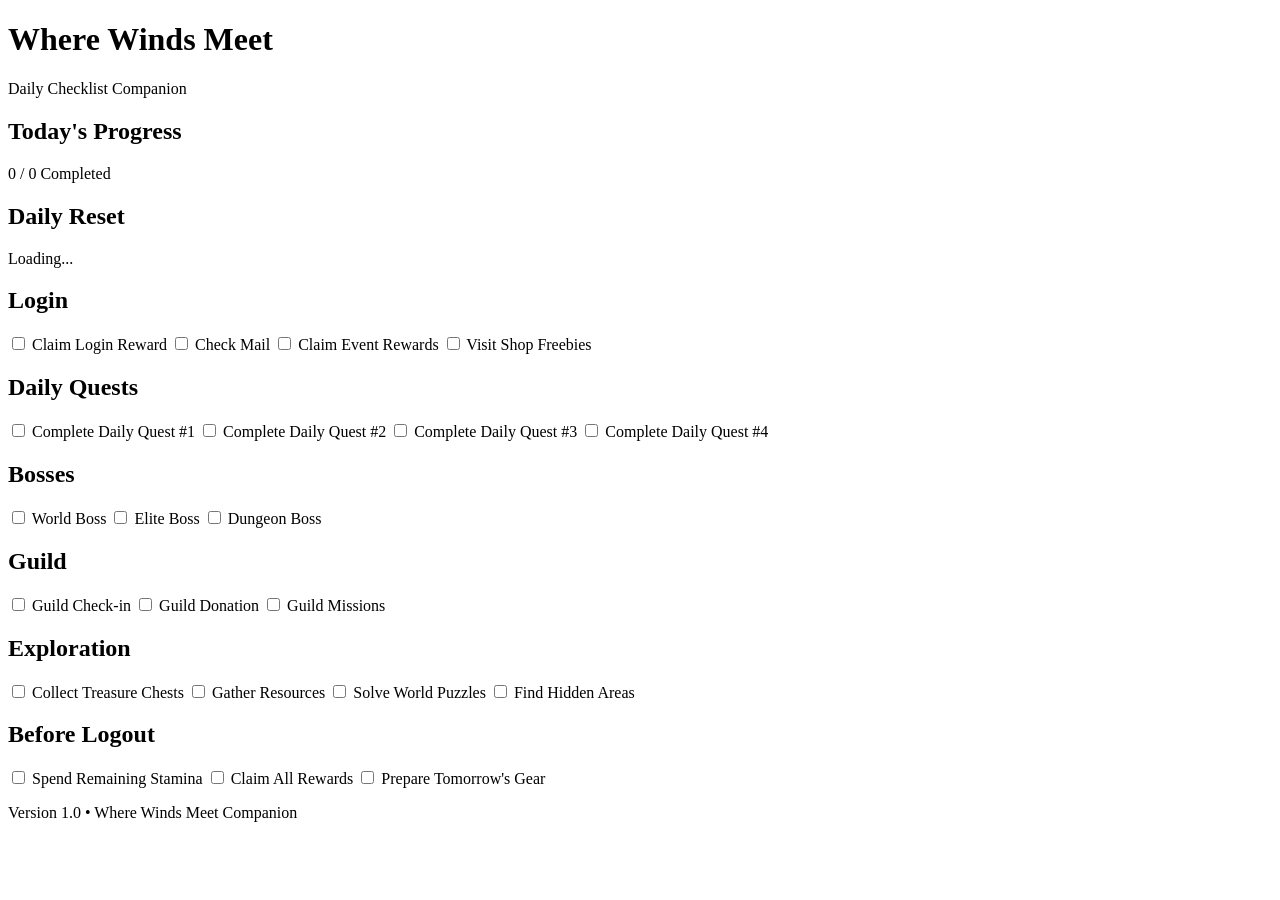
==== index.html @ c95a4f57 "Create index.html" ====
<!DOCTYPE html>
<html lang="en">
<head>
    <meta charset="UTF-8">
    <meta name="viewport" content="width=device-width, initial-scale=1.0">
    <title>Where Winds Meet Daily Checklist</title>

    <link rel="manifest" href="manifest.json">
    <link rel="stylesheet" href="style.css">

    <meta name="theme-color" content="#0d0d0d">
</head>

<body>

<header>
    <h1>Where Winds Meet</h1>
    <p>Daily Checklist Companion</p>
</header>

<div class="dashboard">

    <div class="card">
        <h2>Today's Progress</h2>

        <div class="progress-bar">
            <div id="progressFill"></div>
        </div>

        <span id="progressText">
            0 / 0 Completed
        </span>
    </div>

    <div class="card">
        <h2>Daily Reset</h2>

        <p id="resetTime">
            Loading...
        </p>
    </div>

</div>

<main id="taskContainer">

<!-- LOGIN -->

<section class="category">

<h2>Login</h2>

<label class="task">
<input type="checkbox" class="taskCheck">
Claim Login Reward
</label>

<label class="task">
<input type="checkbox" class="taskCheck">
Check Mail
</label>

<label class="task">
<input type="checkbox" class="taskCheck">
Claim Event Rewards
</label>

<label class="task">
<input type="checkbox" class="taskCheck">
Visit Shop Freebies
</label>

</section>

<!-- DAILY QUESTS -->

<section class="category">

<h2>Daily Quests</h2>

<label class="task">
<input type="checkbox" class="taskCheck">
Complete Daily Quest #1
</label>

<label class="task">
<input type="checkbox" class="taskCheck">
Complete Daily Quest #2
</label>

<label class="task">
<input type="checkbox" class="taskCheck">
Complete Daily Quest #3
</label>

<label class="task">
<input type="checkbox" class="taskCheck">
Complete Daily Quest #4
</label>

</section>

<!-- BOSSES -->

<section class="category">

<h2>Bosses</h2>

<label class="task">
<input type="checkbox" class="taskCheck">
World Boss
</label>

<label class="task">
<input type="checkbox" class="taskCheck">
Elite Boss
</label>

<label class="task">
<input type="checkbox" class="taskCheck">
Dungeon Boss
</label>

</section>

<!-- GUILD -->

<section class="category">

<h2>Guild</h2>

<label class="task">
<input type="checkbox" class="taskCheck">
Guild Check-in
</label>

<label class="task">
<input type="checkbox" class="taskCheck">
Guild Donation
</label>

<label class="task">
<input type="checkbox" class="taskCheck">
Guild Missions
</label>

</section>

<!-- EXPLORATION -->

<section class="category">

<h2>Exploration</h2>

<label class="task">
<input type="checkbox" class="taskCheck">
Collect Treasure Chests
</label>

<label class="task">
<input type="checkbox" class="taskCheck">
Gather Resources
</label>

<label class="task">
<input type="checkbox" class="taskCheck">
Solve World Puzzles
</label>

<label class="task">
<input type="checkbox" class="taskCheck">
Find Hidden Areas
</label>

</section>

<!-- BEFORE LOGOUT -->

<section class="category">

<h2>Before Logout</h2>

<label class="task">
<input type="checkbox" class="taskCheck">
Spend Remaining Stamina
</label>

<label class="task">
<input type="checkbox" class="taskCheck">
Claim All Rewards
</label>

<label class="task">
<input type="checkbox" class="taskCheck">
Prepare Tomorrow's Gear
</label>

</section>

</main>

<footer>

<p>
Version 1.0 • Where Winds Meet Companion
</p>

</footer>

<script src="app.js"></script>

</body>
</html>
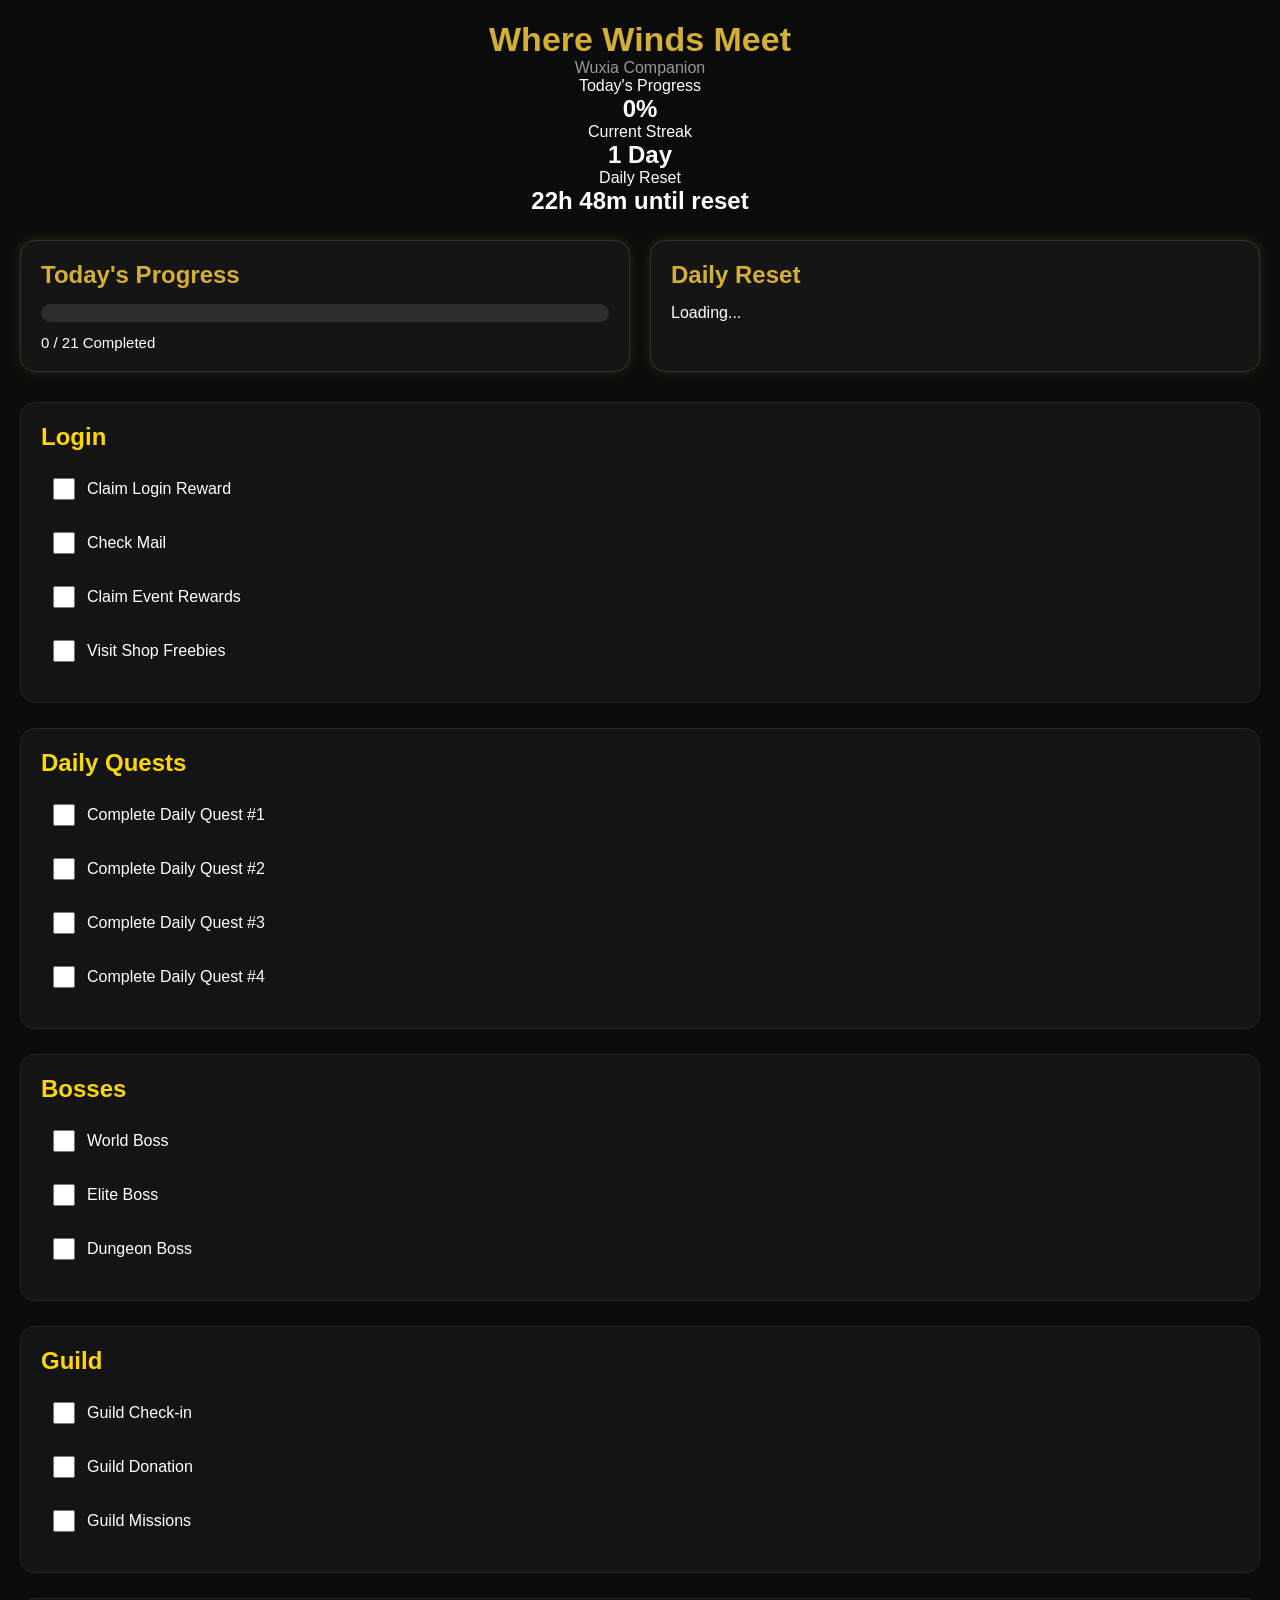
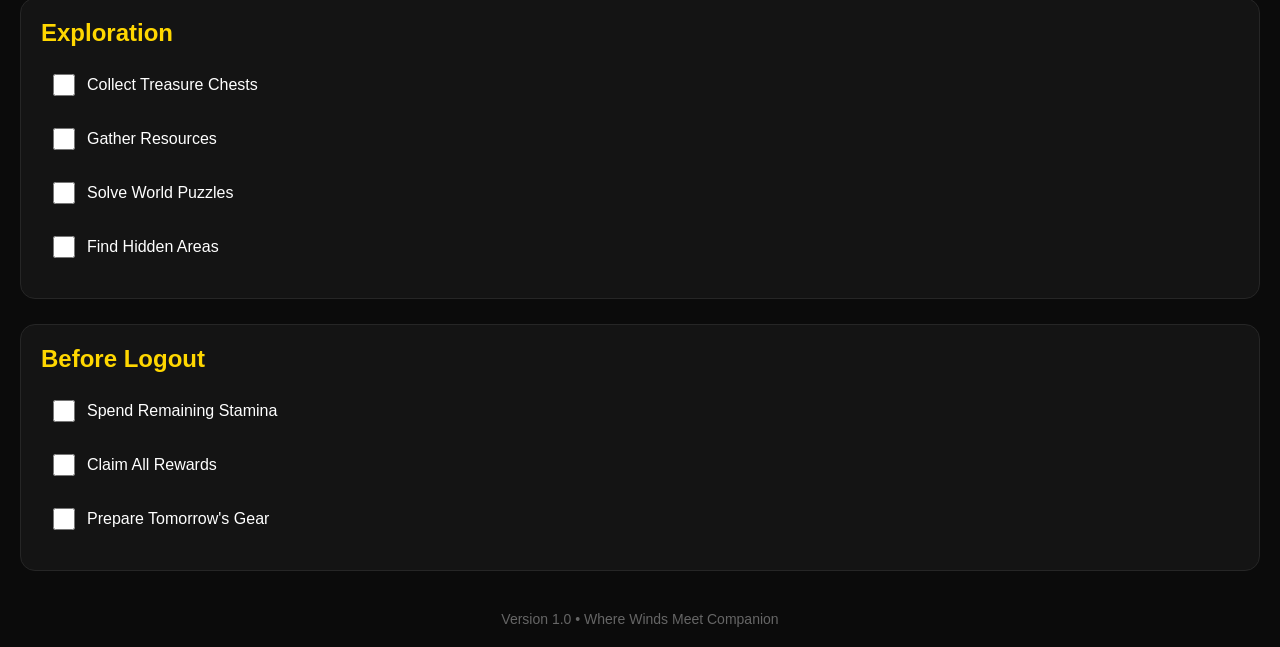
==== commit afe725d3: "Update index.html" ====
--- a/index.html
+++ b/index.html
@@ -13,9 +13,48 @@
 
 <body>
 
-<header>
-    <h1>Where Winds Meet</h1>
-    <p>Daily Checklist Companion</p>
+<header class="hero">
+
+    <div class="hero-overlay">
+
+        <h1>Where Winds Meet</h1>
+
+        <p>
+            Wuxia Companion
+        </p>
+
+        <div class="hero-stats">
+
+            <div class="hero-card">
+
+                <span>Today's Progress</span>
+
+                <h2 id="progressPercent">0%</h2>
+
+            </div>
+
+            <div class="hero-card">
+
+                <span>Current Streak</span>
+
+                <h2 id="streakCount">1 Day</h2>
+
+            </div>
+
+            <div class="hero-card">
+
+                <span>Daily Reset</span>
+
+                <h2 id="resetTime">
+                    Loading...
+                </h2>
+
+            </div>
+
+        </div>
+
+    </div>
+
 </header>
 
 <div class="dashboard">
--- a/style.css
+++ b/style.css
@@ -0,0 +1,218 @@
+/* ===========================
+   WHERE WINDS MEET CHECKLIST
+   Premium Dark Theme
+=========================== */
+
+*{
+    margin:0;
+    padding:0;
+    box-sizing:border-box;
+}
+
+body{
+
+    font-family:Arial,Helvetica,sans-serif;
+
+    background:#0b0b0b;
+
+    color:white;
+
+    padding:20px;
+
+}
+
+/* Header */
+
+header{
+
+    text-align:center;
+
+    margin-bottom:25px;
+
+}
+
+header h1{
+
+    color:#d4af37;
+
+    font-size:34px;
+
+}
+
+header p{
+
+    color:#999;
+
+}
+
+/* Dashboard */
+
+.dashboard{
+
+    display:grid;
+
+    grid-template-columns:repeat(auto-fit,minmax(250px,1fr));
+
+    gap:20px;
+
+    margin-bottom:30px;
+
+}
+
+.card{
+
+    background:#151515;
+
+    border:1px solid #333;
+
+    border-radius:15px;
+
+    padding:20px;
+
+    box-shadow:0 0 15px rgba(212,175,55,.15);
+
+}
+
+.card h2{
+
+    color:#d4af37;
+
+    margin-bottom:15px;
+
+}
+
+/* Progress */
+
+.progress-bar{
+
+    width:100%;
+
+    height:18px;
+
+    background:#2d2d2d;
+
+    border-radius:30px;
+
+    overflow:hidden;
+
+}
+
+#progressFill{
+
+    width:0%;
+
+    height:100%;
+
+    background:linear-gradient(90deg,#b8860b,#ffd700);
+
+    transition:.4s;
+
+}
+
+#progressText{
+
+    display:block;
+
+    margin-top:12px;
+
+    font-size:15px;
+
+}
+
+/* Categories */
+
+.category{
+
+    margin-bottom:25px;
+
+    background:#141414;
+
+    padding:20px;
+
+    border-radius:15px;
+
+    border:1px solid #262626;
+
+}
+
+.category h2{
+
+    color:#ffd700;
+
+    margin-bottom:15px;
+
+}
+
+/* Tasks */
+
+.task{
+
+    display:flex;
+
+    align-items:center;
+
+    gap:12px;
+
+    padding:12px;
+
+    margin-bottom:8px;
+
+    border-radius:10px;
+
+    transition:.25s;
+
+}
+
+.task:hover{
+
+    background:#222;
+
+}
+
+.task input{
+
+    width:22px;
+
+    height:22px;
+
+    cursor:pointer;
+
+}
+
+/* Footer */
+
+footer{
+
+    margin-top:40px;
+
+    text-align:center;
+
+    color:#666;
+
+    font-size:14px;
+
+}
+
+/* Mobile */
+
+@media(max-width:700px){
+
+header h1{
+
+font-size:28px;
+
+}
+
+.card{
+
+padding:16px;
+
+}
+
+.category{
+
+padding:16px;
+
+}
+
+}
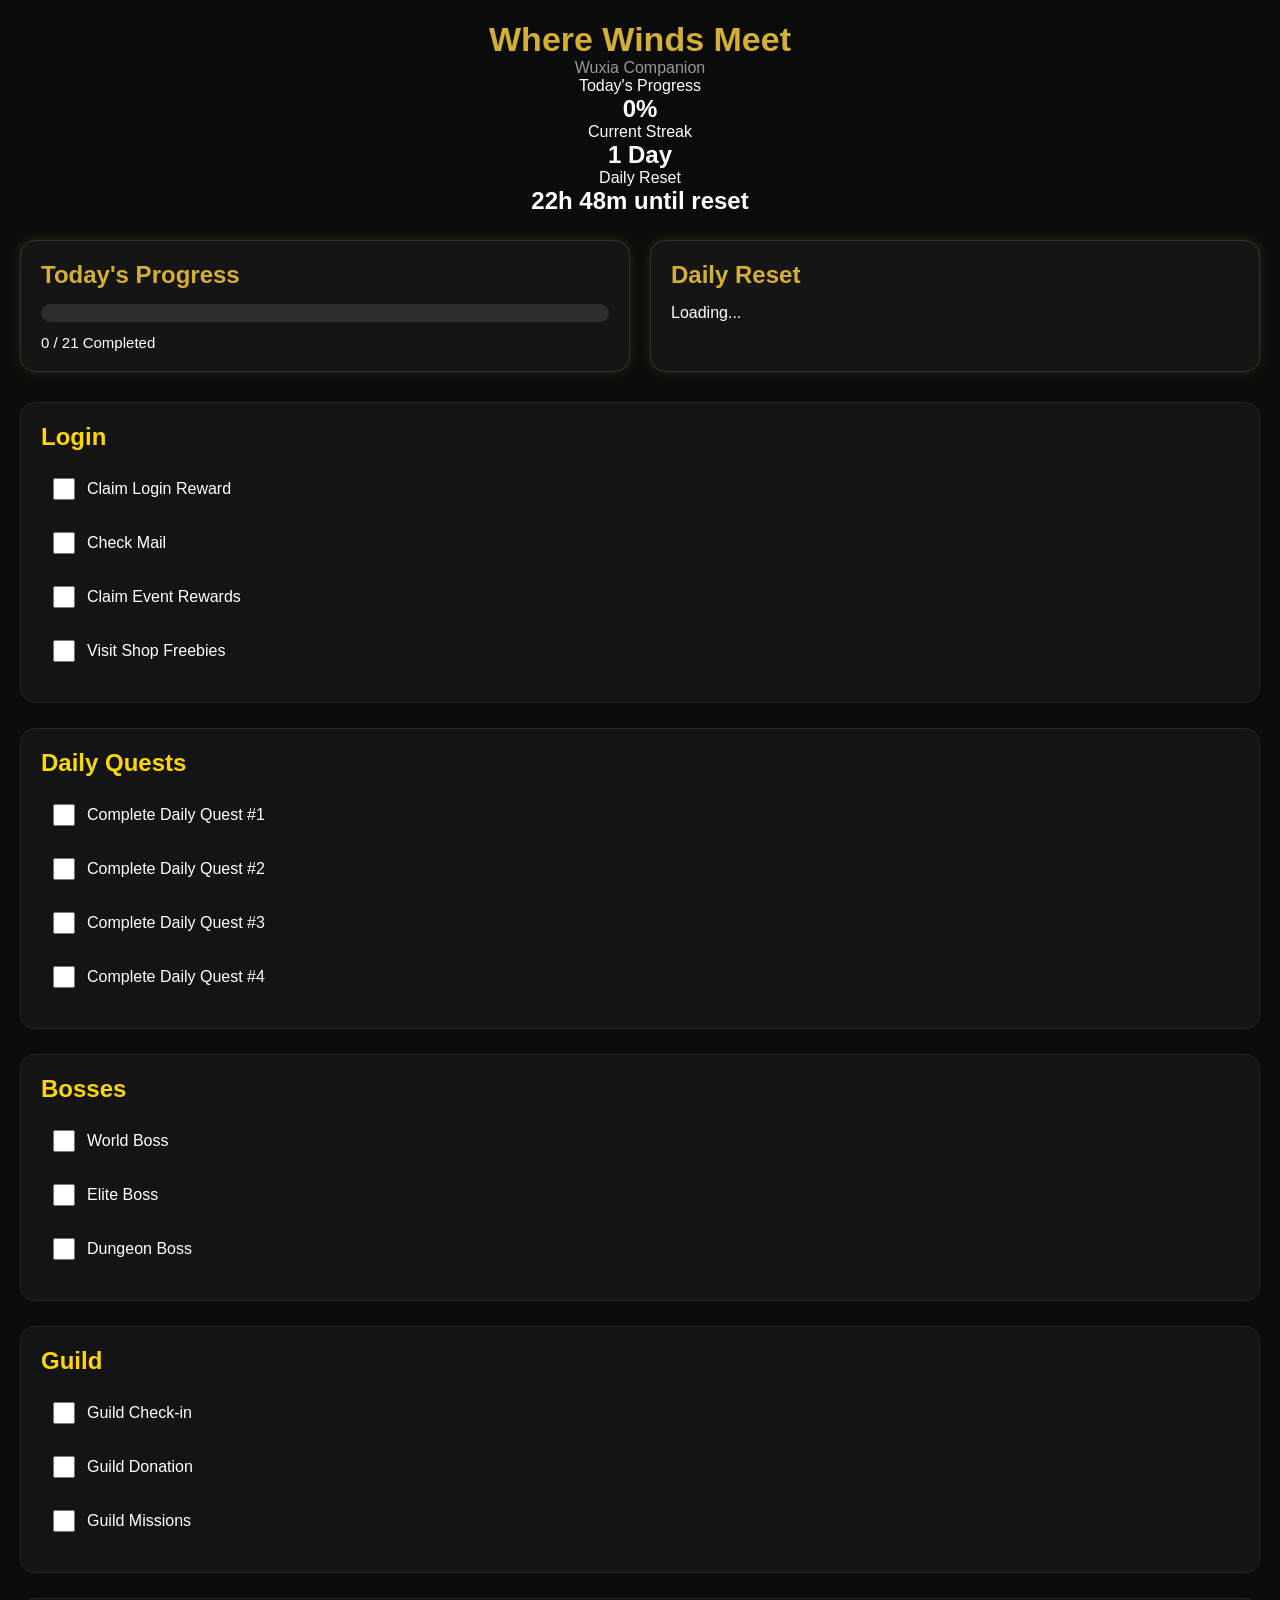
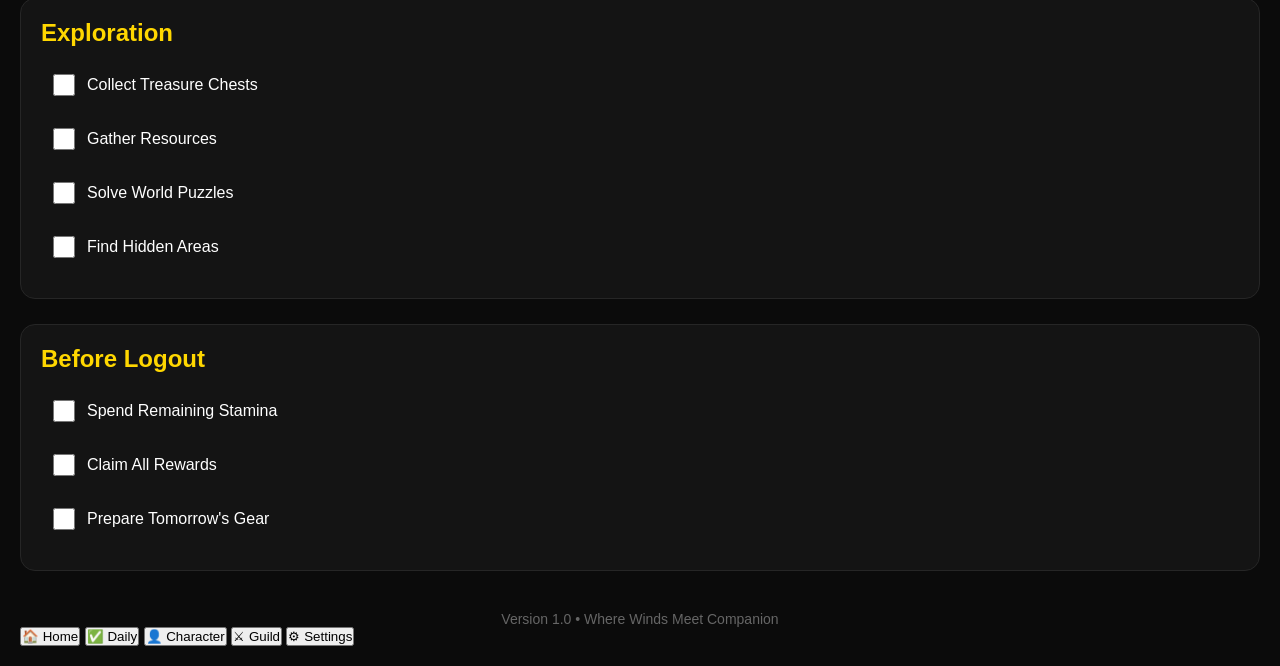
==== commit 79f4bb5e: "Update index.html" ====
--- a/index.html
+++ b/index.html
@@ -247,6 +247,33 @@
 </footer>
 
 <script src="app.js"></script>
-
+<nav class="bottom-nav">
+
+    <button class="nav-btn active">
+        🏠
+        <span>Home</span>
+    </button>
+
+    <button class="nav-btn">
+        ✅
+        <span>Daily</span>
+    </button>
+
+    <button class="nav-btn">
+        👤
+        <span>Character</span>
+    </button>
+
+    <button class="nav-btn">
+        ⚔
+        <span>Guild</span>
+    </button>
+
+    <button class="nav-btn">
+        ⚙
+        <span>Settings</span>
+    </button>
+
+</nav>
 </body>
 </html>
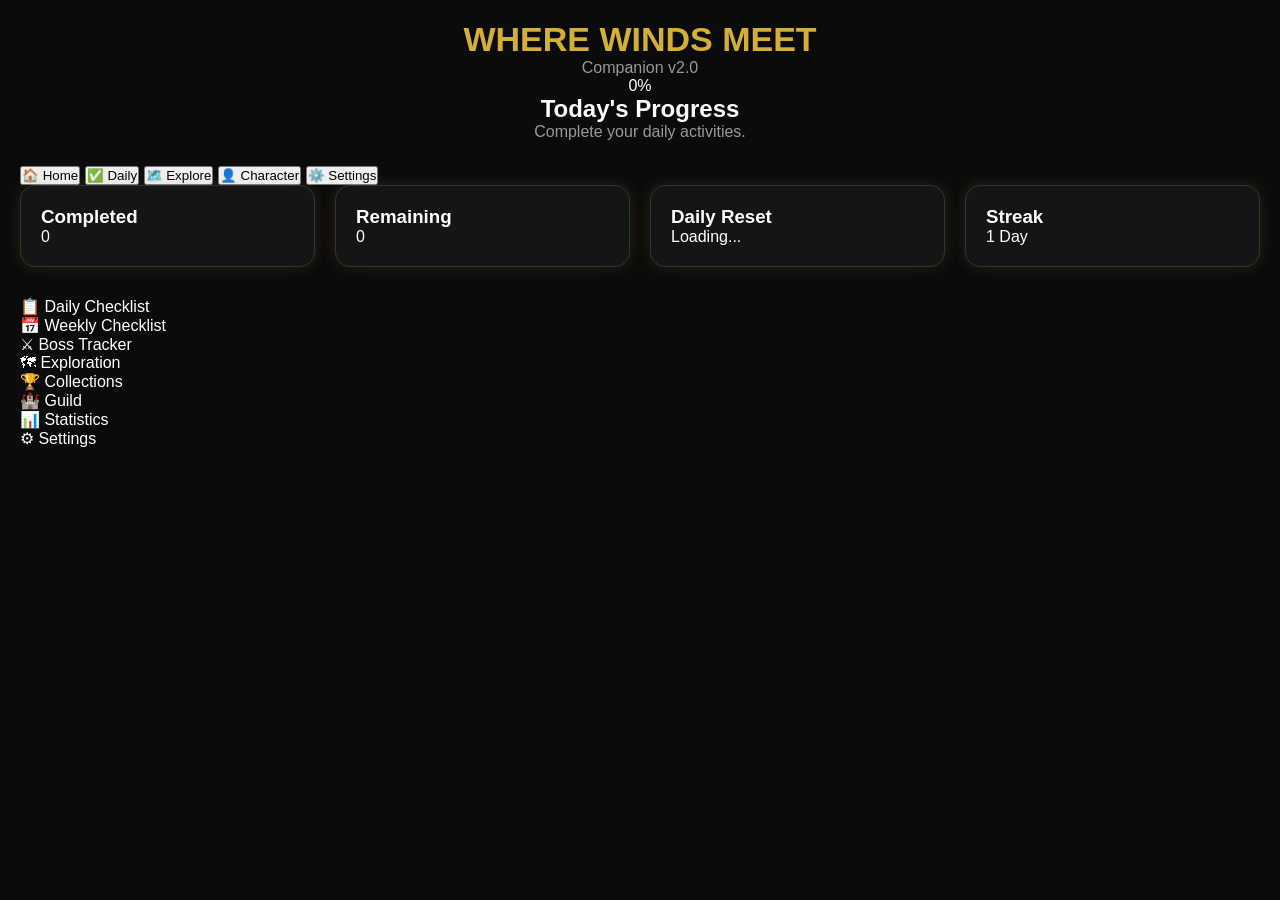
==== commit 4bdb1003: "Update index.html" ====
--- a/index.html
+++ b/index.html
@@ -1,279 +1,141 @@
 <!DOCTYPE html>
 <html lang="en">
 <head>
-    <meta charset="UTF-8">
-    <meta name="viewport" content="width=device-width, initial-scale=1.0">
-    <title>Where Winds Meet Daily Checklist</title>
+<meta charset="UTF-8">
+<meta name="viewport" content="width=device-width, initial-scale=1.0">
 
-    <link rel="manifest" href="manifest.json">
-    <link rel="stylesheet" href="style.css">
+<title>Where Winds Meet Companion</title>
 
-    <meta name="theme-color" content="#0d0d0d">
+<link rel="manifest" href="manifest.json">
+<link rel="stylesheet" href="style.css">
+
+<meta name="theme-color" content="#0b0b0b">
 </head>
 
 <body>
 
 <header class="hero">
 
-    <div class="hero-overlay">
+<div class="overlay">
 
-        <h1>Where Winds Meet</h1>
+<h1>WHERE WINDS MEET</h1>
 
-        <p>
-            Wuxia Companion
-        </p>
+<p>Companion v2.0</p>
 
-        <div class="hero-stats">
+<div class="progress-card">
 
-            <div class="hero-card">
+<div class="circle">
 
-                <span>Today's Progress</span>
+<span id="progressPercent">0%</span>
 
-                <h2 id="progressPercent">0%</h2>
+</div>
 
-            </div>
+<div class="progress-info">
 
-            <div class="hero-card">
+<h2>Today's Progress</h2>
 
-                <span>Current Streak</span>
+<p>
+Complete your daily activities.
+</p>
 
-                <h2 id="streakCount">1 Day</h2>
+</div>
 
-            </div>
+</div>
 
-            <div class="hero-card">
-
-                <span>Daily Reset</span>
-
-                <h2 id="resetTime">
-                    Loading...
-                </h2>
-
-            </div>
-
-        </div>
-
-    </div>
+</div>
 
 </header>
 
-<div class="dashboard">
+<nav class="bottom-nav">
 
-    <div class="card">
-        <h2>Today's Progress</h2>
+<button class="nav-item active">
+🏠
+<span>Home</span>
+</button>
 
-        <div class="progress-bar">
-            <div id="progressFill"></div>
-        </div>
+<button class="nav-item">
+✅
+<span>Daily</span>
+</button>
 
-        <span id="progressText">
-            0 / 0 Completed
-        </span>
-    </div>
+<button class="nav-item">
+🗺️
+<span>Explore</span>
+</button>
 
-    <div class="card">
-        <h2>Daily Reset</h2>
+<button class="nav-item">
+👤
+<span>Character</span>
+</button>
 
-        <p id="resetTime">
-            Loading...
-        </p>
-    </div>
+<button class="nav-item">
+⚙️
+<span>Settings</span>
+</button>
+
+</nav>
+
+<main>
+
+<section class="dashboard">
+
+<div class="card">
+
+<h3>Completed</h3>
+
+<p id="completedTasks">0</p>
 
 </div>
 
-<main id="taskContainer">
+<div class="card">
 
-<!-- LOGIN -->
+<h3>Remaining</h3>
 
-<section class="category">
+<p id="remainingTasks">0</p>
 
-<h2>Login</h2>
+</div>
 
-<label class="task">
-<input type="checkbox" class="taskCheck">
-Claim Login Reward
-</label>
+<div class="card">
 
-<label class="task">
-<input type="checkbox" class="taskCheck">
-Check Mail
-</label>
+<h3>Daily Reset</h3>
 
-<label class="task">
-<input type="checkbox" class="taskCheck">
-Claim Event Rewards
-</label>
+<p id="resetTimer">Loading...</p>
 
-<label class="task">
-<input type="checkbox" class="taskCheck">
-Visit Shop Freebies
-</label>
+</div>
+
+<div class="card">
+
+<h3>Streak</h3>
+
+<p id="streak">1 Day</p>
+
+</div>
 
 </section>
 
-<!-- DAILY QUESTS -->
+<section class="menu-grid">
 
-<section class="category">
+<div class="menu-card">📋 Daily Checklist</div>
 
-<h2>Daily Quests</h2>
+<div class="menu-card">📅 Weekly Checklist</div>
 
-<label class="task">
-<input type="checkbox" class="taskCheck">
-Complete Daily Quest #1
-</label>
+<div class="menu-card">⚔ Boss Tracker</div>
 
-<label class="task">
-<input type="checkbox" class="taskCheck">
-Complete Daily Quest #2
-</label>
+<div class="menu-card">🗺 Exploration</div>
 
-<label class="task">
-<input type="checkbox" class="taskCheck">
-Complete Daily Quest #3
-</label>
+<div class="menu-card">🏆 Collections</div>
 
-<label class="task">
-<input type="checkbox" class="taskCheck">
-Complete Daily Quest #4
-</label>
+<div class="menu-card">🏰 Guild</div>
 
-</section>
+<div class="menu-card">📊 Statistics</div>
 
-<!-- BOSSES -->
-
-<section class="category">
-
-<h2>Bosses</h2>
-
-<label class="task">
-<input type="checkbox" class="taskCheck">
-World Boss
-</label>
-
-<label class="task">
-<input type="checkbox" class="taskCheck">
-Elite Boss
-</label>
-
-<label class="task">
-<input type="checkbox" class="taskCheck">
-Dungeon Boss
-</label>
-
-</section>
-
-<!-- GUILD -->
-
-<section class="category">
-
-<h2>Guild</h2>
-
-<label class="task">
-<input type="checkbox" class="taskCheck">
-Guild Check-in
-</label>
-
-<label class="task">
-<input type="checkbox" class="taskCheck">
-Guild Donation
-</label>
-
-<label class="task">
-<input type="checkbox" class="taskCheck">
-Guild Missions
-</label>
-
-</section>
-
-<!-- EXPLORATION -->
-
-<section class="category">
-
-<h2>Exploration</h2>
-
-<label class="task">
-<input type="checkbox" class="taskCheck">
-Collect Treasure Chests
-</label>
-
-<label class="task">
-<input type="checkbox" class="taskCheck">
-Gather Resources
-</label>
-
-<label class="task">
-<input type="checkbox" class="taskCheck">
-Solve World Puzzles
-</label>
-
-<label class="task">
-<input type="checkbox" class="taskCheck">
-Find Hidden Areas
-</label>
-
-</section>
-
-<!-- BEFORE LOGOUT -->
-
-<section class="category">
-
-<h2>Before Logout</h2>
-
-<label class="task">
-<input type="checkbox" class="taskCheck">
-Spend Remaining Stamina
-</label>
-
-<label class="task">
-<input type="checkbox" class="taskCheck">
-Claim All Rewards
-</label>
-
-<label class="task">
-<input type="checkbox" class="taskCheck">
-Prepare Tomorrow's Gear
-</label>
+<div class="menu-card">⚙ Settings</div>
 
 </section>
 
 </main>
 
-<footer>
+<script src="app.js"></script>
 
-<p>
-Version 1.0 • Where Winds Meet Companion
-</p>
-
-</footer>
-
-<script src="app.js"></script>
-<nav class="bottom-nav">
-
-    <button class="nav-btn active">
-        🏠
-        <span>Home</span>
-    </button>
-
-    <button class="nav-btn">
-        ✅
-        <span>Daily</span>
-    </button>
-
-    <button class="nav-btn">
-        👤
-        <span>Character</span>
-    </button>
-
-    <button class="nav-btn">
-        ⚔
-        <span>Guild</span>
-    </button>
-
-    <button class="nav-btn">
-        ⚙
-        <span>Settings</span>
-    </button>
-
-</nav>
 </body>
 </html>
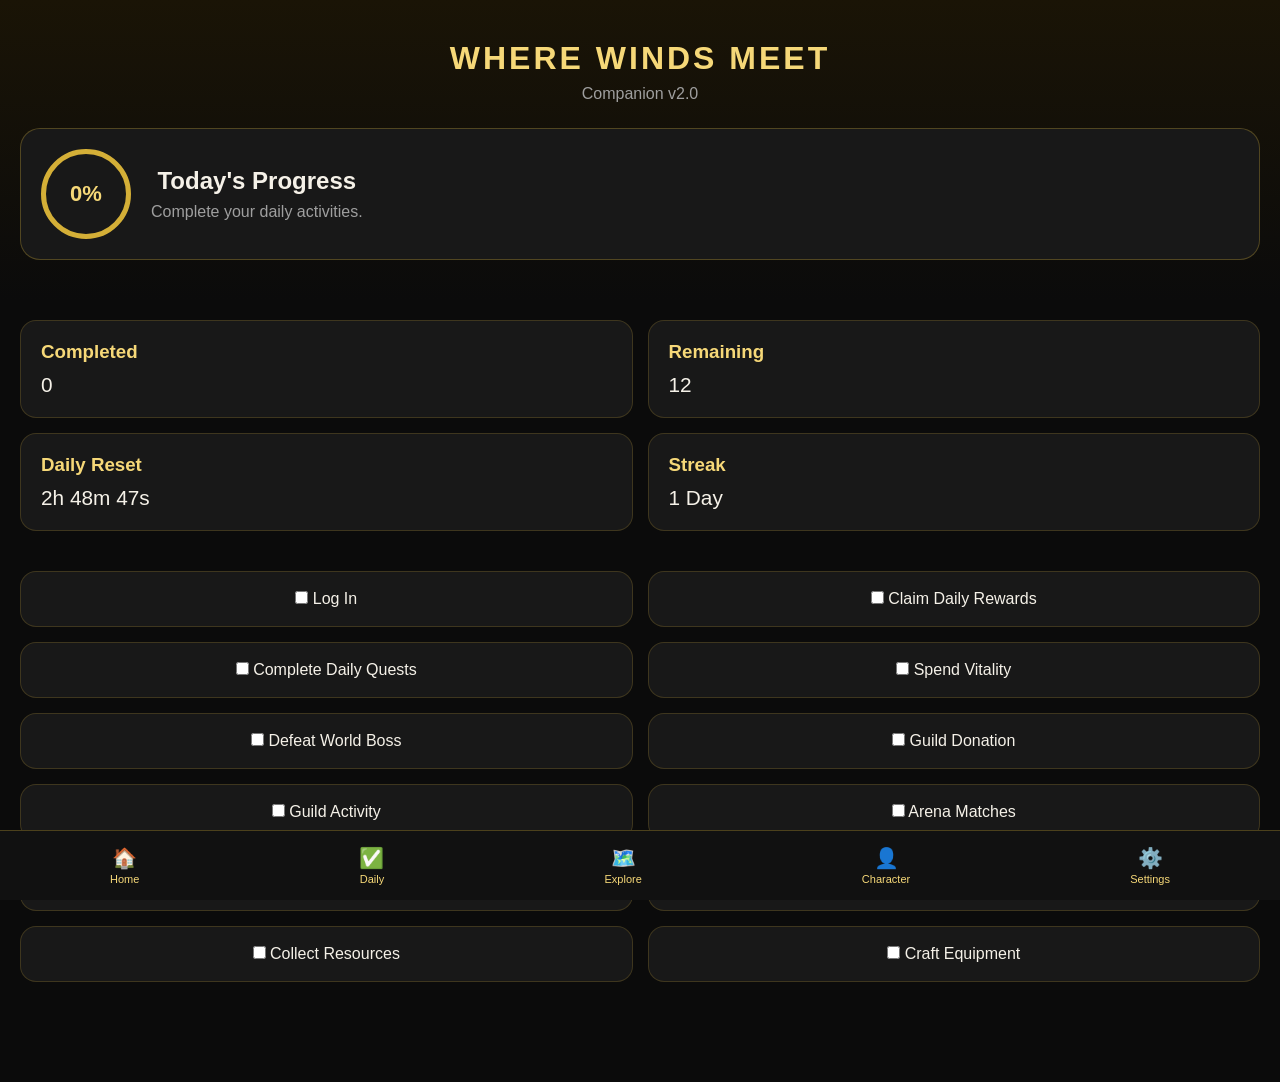
==== commit 367a2350: "Update index.html" ====
--- a/index.html
+++ b/index.html
@@ -135,7 +135,7 @@
 
 </main>
 
-<script src="app.js"></script>
+<script type="module" src="app.js"></script>
 
 </body>
 </html>
--- a/style.css
+++ b/style.css
@@ -1,218 +1,134 @@
-/* ===========================
-   WHERE WINDS MEET CHECKLIST
-   Premium Dark Theme
-=========================== */
+    *{
+  margin:0;
+  padding:0;
+  box-sizing:border-box;
+}
 
-*{
-    margin:0;
-    padding:0;
-    box-sizing:border-box;
+:root{
+  --bg:#0b0b0b;
+  --card:#181818;
+  --gold:#d4af37;
+  --gold2:#f6d878;
+  --text:#f5f1e8;
+  --muted:#9f9f9f;
 }
 
 body{
-
-    font-family:Arial,Helvetica,sans-serif;
-
-    background:#0b0b0b;
-
-    color:white;
-
-    padding:20px;
-
+  background:var(--bg);
+  color:var(--text);
+  font-family:Arial,Helvetica,sans-serif;
+  min-height:100vh;
 }
 
-/* Header */
-
-header{
-
-    text-align:center;
-
-    margin-bottom:25px;
-
+.hero{
+  background:linear-gradient(180deg,#1a1406,#0b0b0b);
+  padding:40px 20px;
+  text-align:center;
 }
 
-header h1{
-
-    color:#d4af37;
-
-    font-size:34px;
-
+.hero h1{
+  color:var(--gold2);
+  font-size:2rem;
+  letter-spacing:3px;
 }
 
-header p{
-
-    color:#999;
-
+.hero p{
+  color:var(--muted);
+  margin-top:8px;
 }
 
-/* Dashboard */
+.progress-card{
+  margin-top:25px;
+  background:var(--card);
+  border:1px solid rgba(212,175,55,.3);
+  border-radius:20px;
+  padding:20px;
+  display:flex;
+  align-items:center;
+  gap:20px;
+}
+
+.circle{
+  width:90px;
+  height:90px;
+  border-radius:50%;
+  border:5px solid var(--gold);
+  display:flex;
+  align-items:center;
+  justify-content:center;
+  font-size:22px;
+  font-weight:bold;
+  color:var(--gold2);
+}
 
 .dashboard{
-
-    display:grid;
-
-    grid-template-columns:repeat(auto-fit,minmax(250px,1fr));
-
-    gap:20px;
-
-    margin-bottom:30px;
-
+  display:grid;
+  grid-template-columns:repeat(2,1fr);
+  gap:15px;
+  padding:20px;
 }
 
 .card{
-
-    background:#151515;
-
-    border:1px solid #333;
-
-    border-radius:15px;
-
-    padding:20px;
-
-    box-shadow:0 0 15px rgba(212,175,55,.15);
-
+  background:var(--card);
+  border-radius:16px;
+  padding:20px;
+  border:1px solid rgba(212,175,55,.2);
 }
 
-.card h2{
-
-    color:#d4af37;
-
-    margin-bottom:15px;
-
+.card h3{
+  color:var(--gold2);
+  margin-bottom:10px;
 }
 
-/* Progress */
-
-.progress-bar{
-
-    width:100%;
-
-    height:18px;
-
-    background:#2d2d2d;
-
-    border-radius:30px;
-
-    overflow:hidden;
-
+.card p{
+  font-size:1.3rem;
 }
 
-#progressFill{
-
-    width:0%;
-
-    height:100%;
-
-    background:linear-gradient(90deg,#b8860b,#ffd700);
-
-    transition:.4s;
-
+.menu-grid{
+  display:grid;
+  grid-template-columns:repeat(2,1fr);
+  gap:15px;
+  padding:20px;
+  padding-bottom:100px;
 }
 
-#progressText{
-
-    display:block;
-
-    margin-top:12px;
-
-    font-size:15px;
-
+.menu-card{
+  background:var(--card);
+  border-radius:16px;
+  padding:18px;
+  text-align:center;
+  border:1px solid rgba(212,175,55,.2);
+  transition:.2s;
 }
 
-/* Categories */
-
-.category{
-
-    margin-bottom:25px;
-
-    background:#141414;
-
-    padding:20px;
-
-    border-radius:15px;
-
-    border:1px solid #262626;
-
+.menu-card:active{
+  transform:scale(.98);
 }
 
-.category h2{
-
-    color:#ffd700;
-
-    margin-bottom:15px;
-
+.bottom-nav{
+  position:fixed;
+  bottom:0;
+  left:0;
+  right:0;
+  height:70px;
+  background:#111;
+  border-top:1px solid rgba(212,175,55,.3);
+  display:flex;
+  justify-content:space-around;
+  align-items:center;
 }
 
-/* Tasks */
-
-.task{
-
-    display:flex;
-
-    align-items:center;
-
-    gap:12px;
-
-    padding:12px;
-
-    margin-bottom:8px;
-
-    border-radius:10px;
-
-    transition:.25s;
-
+.nav-item{
+  background:none;
+  border:none;
+  color:var(--gold2);
+  display:flex;
+  flex-direction:column;
+  align-items:center;
+  font-size:20px;
 }
 
-.task:hover{
-
-    background:#222;
-
+.nav-item span{
+  font-size:11px;
+  margin-top:3px;
 }
-
-.task input{
-
-    width:22px;
-
-    height:22px;
-
-    cursor:pointer;
-
-}
-
-/* Footer */
-
-footer{
-
-    margin-top:40px;
-
-    text-align:center;
-
-    color:#666;
-
-    font-size:14px;
-
-}
-
-/* Mobile */
-
-@media(max-width:700px){
-
-header h1{
-
-font-size:28px;
-
-}
-
-.card{
-
-padding:16px;
-
-}
-
-.category{
-
-padding:16px;
-
-}
-
-}
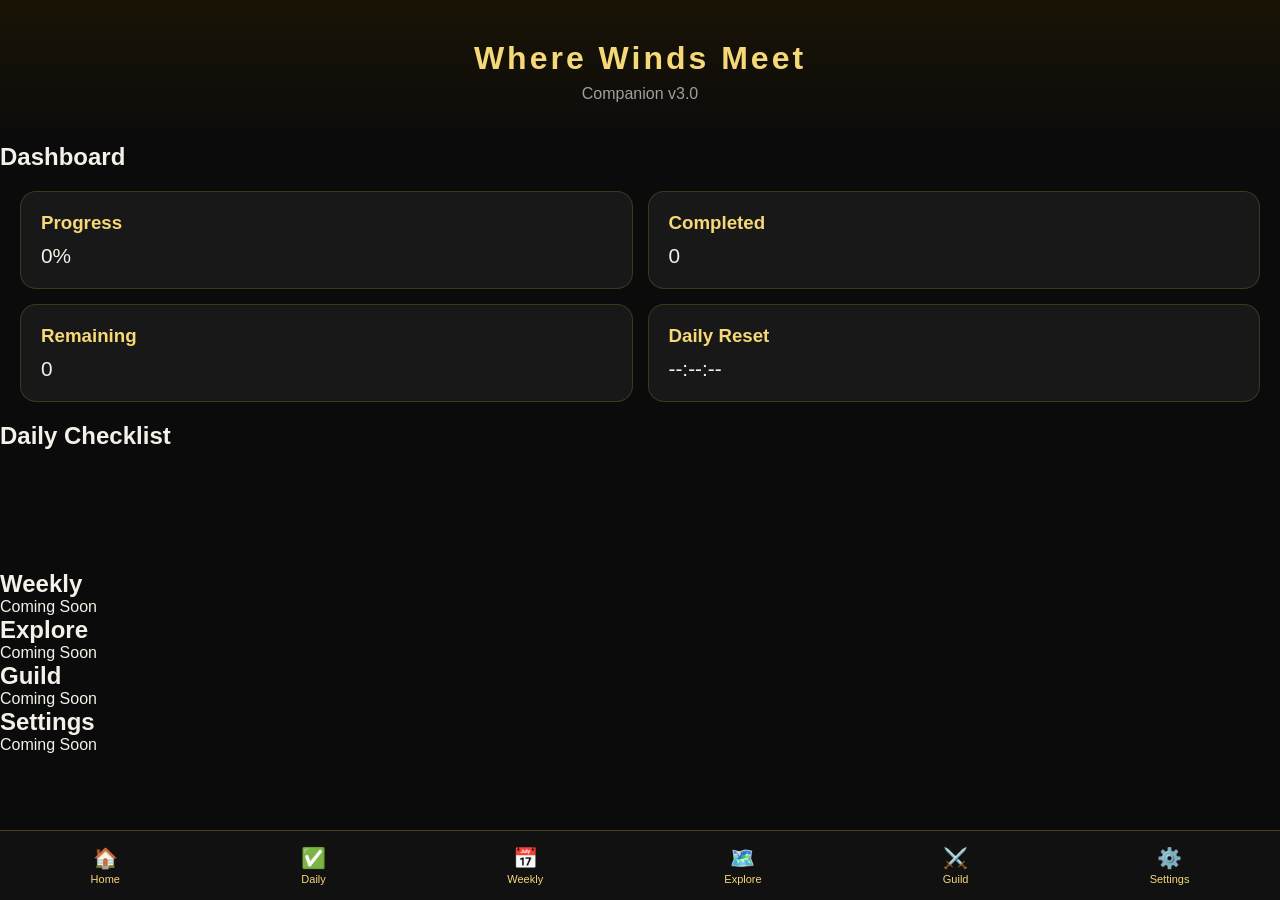
==== commit 8249ad0c: "Update index.html" ====
--- a/index.html
+++ b/index.html
@@ -9,132 +9,125 @@
 <link rel="manifest" href="manifest.json">
 <link rel="stylesheet" href="style.css">
 
-<meta name="theme-color" content="#0b0b0b">
+<meta name="theme-color" content="#111111">
+
 </head>
 
 <body>
 
 <header class="hero">
+    <h1>Where Winds Meet</h1>
+    <p>Companion v3.0</p>
+</header>
 
-<div class="overlay">
+<main id="app">
 
-<h1>WHERE WINDS MEET</h1>
+<section id="home-page" class="page active">
 
-<p>Companion v2.0</p>
+<h2>Dashboard</h2>
 
-<div class="progress-card">
+<div class="dashboard">
 
-<div class="circle">
-
-<span id="progressPercent">0%</span>
-
+<div class="card">
+<h3>Progress</h3>
+<p id="progressPercent">0%</p>
 </div>
 
-<div class="progress-info">
+<div class="card">
+<h3>Completed</h3>
+<p id="completedTasks">0</p>
+</div>
 
-<h2>Today's Progress</h2>
+<div class="card">
+<h3>Remaining</h3>
+<p id="remainingTasks">0</p>
+</div>
 
-<p>
-Complete your daily activities.
-</p>
-
+<div class="card">
+<h3>Daily Reset</h3>
+<p id="resetTimer">--:--:--</p>
 </div>
 
 </div>
 
-</div>
+</section>
 
-</header>
+<section id="daily-page" class="page">
+
+<h2>Daily Checklist</h2>
+
+<div class="menu-grid"></div>
+
+</section>
+
+<section id="weekly-page" class="page">
+
+<h2>Weekly</h2>
+
+<p>Coming Soon</p>
+
+</section>
+
+<section id="explore-page" class="page">
+
+<h2>Explore</h2>
+
+<p>Coming Soon</p>
+
+</section>
+
+<section id="guild-page" class="page">
+
+<h2>Guild</h2>
+
+<p>Coming Soon</p>
+
+</section>
+
+<section id="settings-page" class="page">
+
+<h2>Settings</h2>
+
+<p>Coming Soon</p>
+
+</section>
+
+</main>
 
 <nav class="bottom-nav">
 
-<button class="nav-item active">
+<button class="nav-item" data-page="home-page">
 🏠
 <span>Home</span>
 </button>
 
-<button class="nav-item">
+<button class="nav-item" data-page="daily-page">
 ✅
 <span>Daily</span>
 </button>
 
-<button class="nav-item">
+<button class="nav-item" data-page="weekly-page">
+📅
+<span>Weekly</span>
+</button>
+
+<button class="nav-item" data-page="explore-page">
 🗺️
 <span>Explore</span>
 </button>
 
-<button class="nav-item">
-👤
-<span>Character</span>
+<button class="nav-item" data-page="guild-page">
+⚔️
+<span>Guild</span>
 </button>
 
-<button class="nav-item">
+<button class="nav-item" data-page="settings-page">
 ⚙️
 <span>Settings</span>
 </button>
 
 </nav>
 
-<main>
-
-<section class="dashboard">
-
-<div class="card">
-
-<h3>Completed</h3>
-
-<p id="completedTasks">0</p>
-
-</div>
-
-<div class="card">
-
-<h3>Remaining</h3>
-
-<p id="remainingTasks">0</p>
-
-</div>
-
-<div class="card">
-
-<h3>Daily Reset</h3>
-
-<p id="resetTimer">Loading...</p>
-
-</div>
-
-<div class="card">
-
-<h3>Streak</h3>
-
-<p id="streak">1 Day</p>
-
-</div>
-
-</section>
-
-<section class="menu-grid">
-
-<div class="menu-card">📋 Daily Checklist</div>
-
-<div class="menu-card">📅 Weekly Checklist</div>
-
-<div class="menu-card">⚔ Boss Tracker</div>
-
-<div class="menu-card">🗺 Exploration</div>
-
-<div class="menu-card">🏆 Collections</div>
-
-<div class="menu-card">🏰 Guild</div>
-
-<div class="menu-card">📊 Statistics</div>
-
-<div class="menu-card">⚙ Settings</div>
-
-</section>
-
-</main>
-
 <script type="module" src="app.js"></script>
 
 </body>
